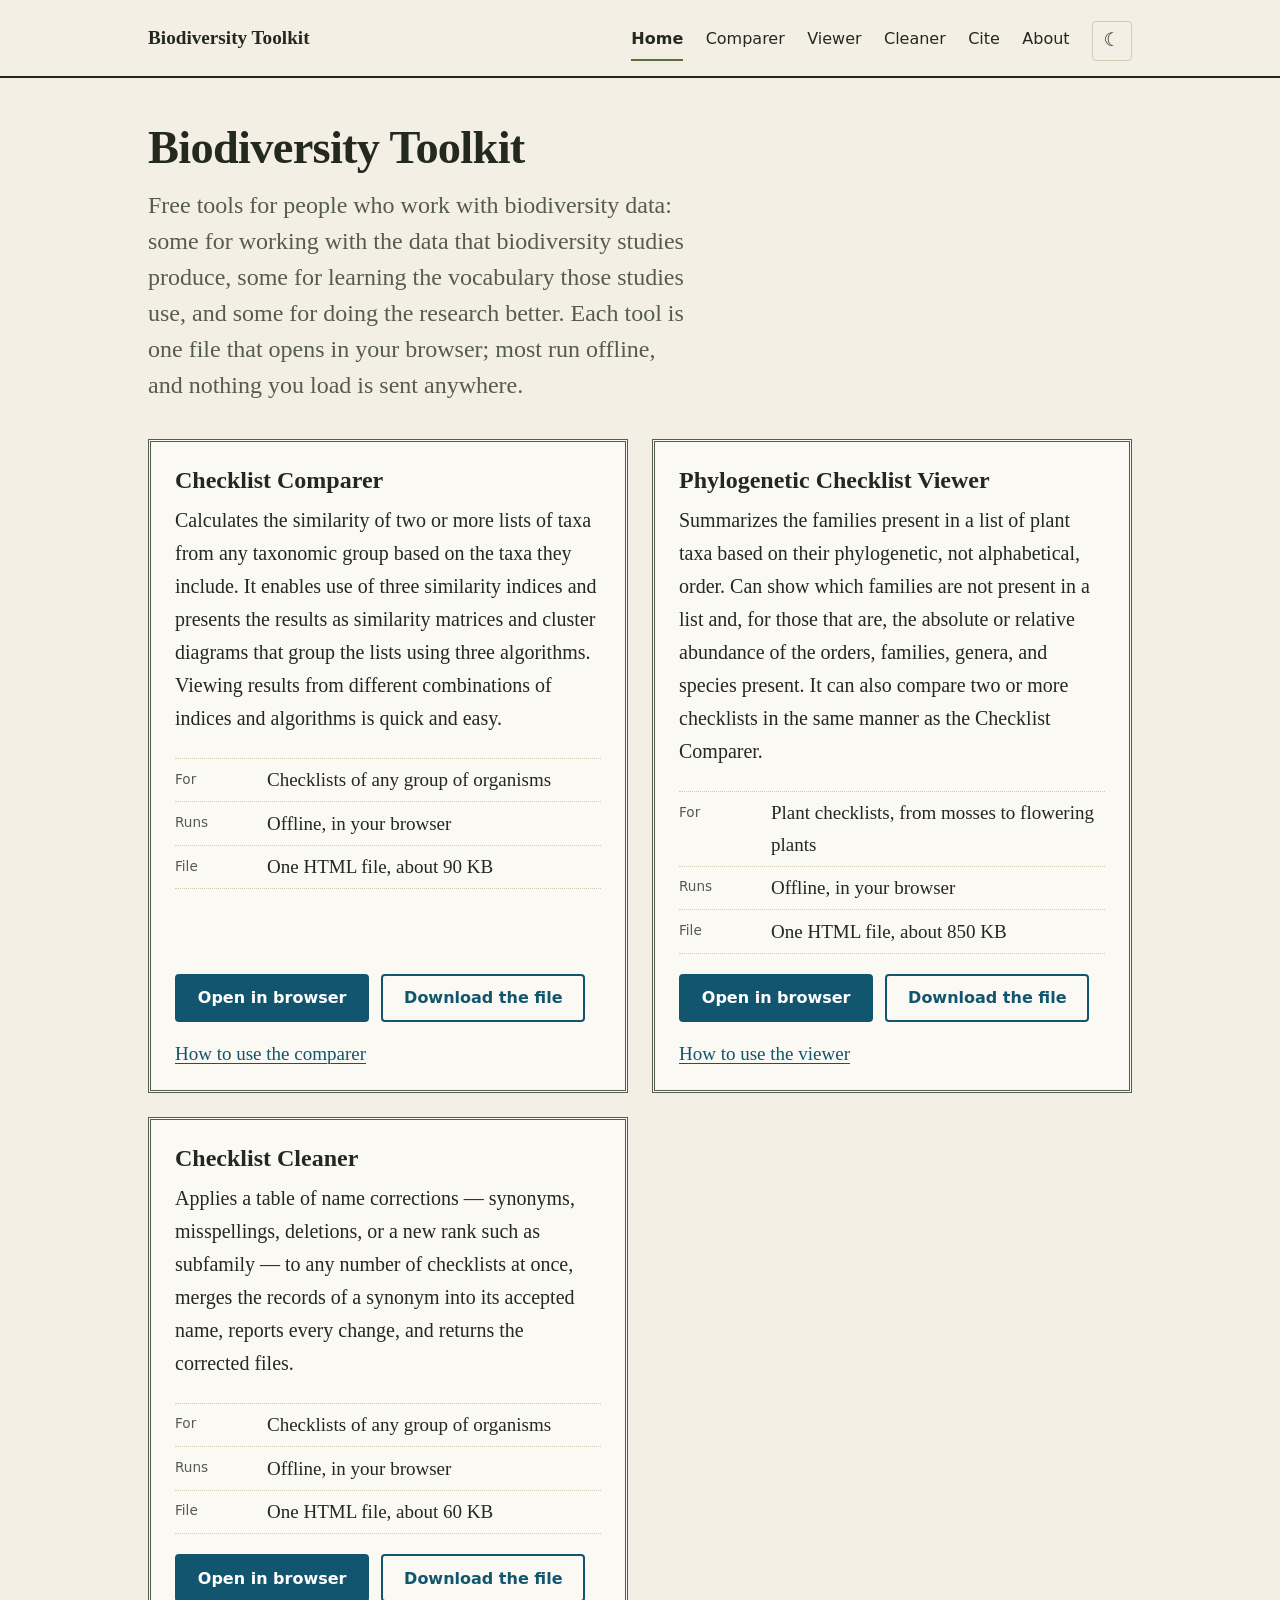
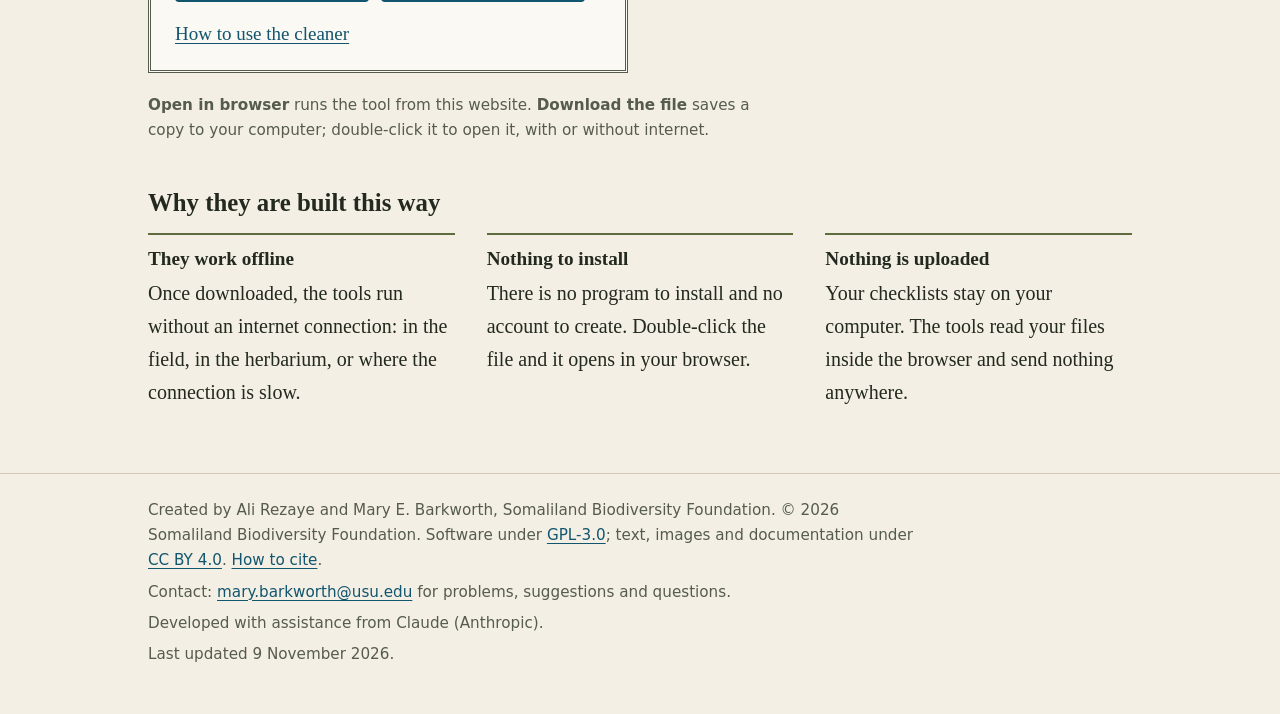
==== index.html @ bd696dc7 "first version of the website" ====
<!doctype html>
<html lang="en">
<head>
<meta charset="utf-8">
<meta name="viewport" content="width=device-width, initial-scale=1">
<meta name="color-scheme" content="light dark">
<title>Biodiversity Toolkit</title>
<meta name="description" content="Biodiversity Toolkit: free tools for working with biodiversity data, learning its vocabulary and doing better research. Each tool is one file; most run offline.">
<link rel="stylesheet" href="style.css">
<script>
/* Day/night switch. Applies a stored choice before the page is drawn, then wires the button.
   Same script on every page. */
(function () {
  var KEY = 'biodiversity-toolkit-theme', root = document.documentElement;
  try {
    var saved = localStorage.getItem(KEY);
    if (saved === 'dark' || saved === 'light') root.setAttribute('data-theme', saved);
  } catch (e) {}
  var media = window.matchMedia ? window.matchMedia('(prefers-color-scheme: dark)') : null;
  function isDark() {
    var t = root.getAttribute('data-theme');
    return t ? t === 'dark' : !!(media && media.matches);
  }
  function label(btn) {
    var dark = isDark(), text = dark ? 'Switch to light mode' : 'Switch to dark mode';
    btn.textContent = dark ? '\u2600\uFE0E' : '\u263E';
    btn.setAttribute('aria-label', text);
    btn.title = text;
  }
  document.addEventListener('DOMContentLoaded', function () {
    var btn = document.querySelector('.theme-toggle');
    if (!btn) return;
    label(btn);
    btn.hidden = false;
    btn.addEventListener('click', function () {
      var next = isDark() ? 'light' : 'dark';
      root.setAttribute('data-theme', next);
      try { localStorage.setItem(KEY, next); } catch (e) {}
      label(btn);
    });
    if (media && media.addEventListener) media.addEventListener('change', function () { label(btn); });
  });
})();
</script>
<script>
/* Visit counting (GoatCounter), download log and update-notice sign-up. Same script on every page.
   Both addresses are set with scripts/update-site.mjs. While one is still a placeholder, that part
   stays off: nothing is loaded, nothing is sent and no dialog is shown. Nothing runs when the site
   is opened from a local folder. Downloads never wait for any of this. */
(function () {
  var COUNTER = 'https://GOATCOUNTER-CODE.goatcounter.com/count';
  var LOGGER = 'APPS-SCRIPT-URL';
  var web = location.protocol === 'https:' || location.protocol === 'http:';
  var counterOn = web && /^https:\/\/[a-z0-9-]+\.goatcounter\.com\/count$/.test(COUNTER);
  var loggerOn = web && /^https:\/\/script\.google\.com\/\S+\/exec$/.test(LOGGER);
  if (counterOn) {
    var gc = document.createElement('script');
    gc.async = true;
    gc.src = 'https://gc.zgo.at/count.js';
    gc.setAttribute('data-goatcounter', COUNTER);
    document.head.appendChild(gc);
  }
  if (!counterOn && !loggerOn) return;

  function get(k) { try { return localStorage.getItem(k); } catch (e) { return null; } }
  function put(k, v) { try { localStorage.setItem(k, v); } catch (e) {} }
  function send(data) {
    try { fetch(LOGGER, { method: 'POST', mode: 'no-cors', body: JSON.stringify(data) }).catch(function () {}); } catch (e) {}
  }
  function count(path, title) {
    try { if (window.goatcounter && window.goatcounter.count) window.goatcounter.count({ path: path, title: title, event: true }); } catch (e) {}
  }

  var asked = false;
  function askForNotices(tool, version) {
    if (asked || get('biodiversity-toolkit-notices')) return;
    var d = document.createElement('dialog');
    if (typeof d.showModal !== 'function') return;
    asked = true;
    d.className = 'notice';
    d.setAttribute('aria-labelledby', 'notice-title');
    d.setAttribute('aria-describedby', 'notice-text');
    d.innerHTML =
      '<form novalidate>' +
      '<h2 id="notice-title">Would you like update notices?</h2>' +
      '<p id="notice-text">Leave your email and we will write only about new versions, bug fixes and important changes \u2014 nothing else. Your address is kept in a private list held by the authors; write to mary.barkworth@usu.edu to be removed.</p>' +
      '<label for="notice-email">Email address</label>' +
      '<input id="notice-email" type="email" autocomplete="email">' +
      '<p class="notice-note" aria-live="polite"></p>' +
      '<div class="actions"><button type="submit" class="btn btn-open">Send</button>' +
      '<button type="button" class="btn btn-download notice-no">No thanks</button></div>' +
      '</form>';
    document.body.appendChild(d);
    var form = d.querySelector('form'), input = d.querySelector('input'), note = d.querySelector('.notice-note');
    d.addEventListener('close', function () { put('biodiversity-toolkit-notices', 'answered'); d.remove(); });
    d.querySelector('.notice-no').addEventListener('click', function () { d.close(); });
    form.addEventListener('submit', function (ev) {
      ev.preventDefault();
      var email = input.value.trim();
      if (!/^[^\s@]+@[^\s@]+\.[^\s@]{2,}$/.test(email)) {
        note.textContent = 'Please check the address: it should look like name@example.org.';
        input.focus();
        return;
      }
      send({ email: email, tool: tool, version: version, page: location.pathname });
      form.innerHTML = '<p class="notice-thanks" role="status">Thank you</p>';
      setTimeout(function () { if (d.open) d.close(); }, 2000);
    });
    d.showModal();
  }

  document.addEventListener('DOMContentLoaded', function () {
    var links = document.querySelectorAll('a[data-tool]');
    for (var i = 0; i < links.length; i++) {
      links[i].addEventListener('click', function () {
        var tool = this.getAttribute('data-tool'), version = this.getAttribute('data-version');
        var download = this.hasAttribute('download');
        if (counterOn) count((download ? 'download-' : 'open-') + tool, (download ? 'Download ' : 'Open ') + tool + ' ' + version);
        if (!download || !loggerOn) return;
        send({ tool: tool, version: version, action: 'download', page: location.pathname });
        askForNotices(tool, version);
      });
    }
  });
})();
</script>
</head>
<body>
<a class="skip" href="#main">Skip to content</a>
<header class="site-header">
  <div class="wrap site-bar">
    <a class="site-name" href="index.html">Biodiversity Toolkit</a>
    <nav class="site-nav" aria-label="Site">
      <ul>
        <li><a href="index.html" aria-current="page">Home</a></li>
        <li><a href="comparer.html">Comparer</a></li>
        <li><a href="viewer.html">Viewer</a></li>
        <li><a href="cleaner.html">Cleaner</a></li>
        <li><a href="cite.html">Cite</a></li>
        <li><a href="about.html">About</a></li>
        <li class="theme-item"><button type="button" class="theme-toggle" aria-label="Switch to dark mode" title="Switch to dark mode" hidden>☾</button></li>
      </ul>
    </nav>
  </div>
</header>

<main id="main" class="wrap">
<h1>Biodiversity Toolkit</h1>
<p class="lede">Free tools for people who work with biodiversity data: some for working with the data that biodiversity studies produce, some for learning the vocabulary those studies use, and some for doing the research better. Each tool is one file that opens in your browser; most run offline, and nothing you load is sent anywhere.</p>

<div class="labels">
  <article class="label">
    <h2><a href="comparer.html">Checklist Comparer</a></h2>
    <p>Calculates the similarity of two or more lists of taxa from any taxonomic group based on the taxa they include. It enables use of three similarity indices and presents the results as similarity matrices and cluster diagrams that group the lists using three algorithms. Viewing results from different combinations of indices and algorithms is quick and easy.</p>
    <dl class="fields">
      <div><dt>For</dt><dd>Checklists of any group of organisms</dd></div>
      <div><dt>Runs</dt><dd>Offline, in your browser</dd></div>
      <div><dt>File</dt><dd>One HTML file, <span data-size="comparer">about 90&nbsp;KB</span></dd></div>
    </dl>
    <div class="actions">
    <a class="btn btn-open" href="tools/Checklist_comparison_tool-v1_16.html" data-tool="comparer" data-version="v1.16">Open in browser</a>
    <a class="btn btn-download" href="tools/Checklist_comparison_tool-v1_16.html" download data-tool="comparer" data-version="v1.16">Download the file</a>
  </div>
    <p class="more"><a href="comparer.html">How to use the comparer</a></p>
  </article>

  <article class="label">
    <h2><a href="viewer.html">Phylogenetic Checklist Viewer</a></h2>
    <p>Summarizes the families present in a list of plant taxa based on their phylogenetic, not alphabetical, order. Can show which families are not present in a list and, for those that are, the absolute or relative abundance of the orders, families, genera, and species present. It can also compare two or more checklists in the same manner as the Checklist Comparer.</p>
    <dl class="fields">
      <div><dt>For</dt><dd>Plant checklists, from mosses to flowering plants</dd></div>
      <div><dt>Runs</dt><dd>Offline, in your browser</dd></div>
      <div><dt>File</dt><dd>One HTML file, <span data-size="viewer">about 850&nbsp;KB</span></dd></div>
    </dl>
    <div class="actions">
    <a class="btn btn-open" href="tools/Phylogenetic_checklist_viewer-v49.html" data-tool="viewer" data-version="v49">Open in browser</a>
    <a class="btn btn-download" href="tools/Phylogenetic_checklist_viewer-v49.html" download data-tool="viewer" data-version="v49">Download the file</a>
  </div>
    <p class="more"><a href="viewer.html">How to use the viewer</a></p>
  </article>

  <article class="label">
    <h2><a href="cleaner.html">Checklist Cleaner</a></h2>
    <p>Applies a table of name corrections — synonyms, misspellings, deletions, or a new rank such as subfamily — to any number of checklists at once, merges the records of a synonym into its accepted name, reports every change, and returns the corrected files.</p>
    <dl class="fields">
      <div><dt>For</dt><dd>Checklists of any group of organisms</dd></div>
      <div><dt>Runs</dt><dd>Offline, in your browser</dd></div>
      <div><dt>File</dt><dd>One HTML file, <span data-size="cleaner">about 60&nbsp;KB</span></dd></div>
    </dl>
    <div class="actions">
    <a class="btn btn-open" href="tools/Checklist_cleaner-v1_1.html" data-tool="cleaner" data-version="v1.1">Open in browser</a>
    <a class="btn btn-download" href="tools/Checklist_cleaner-v1_1.html" download data-tool="cleaner" data-version="v1.1">Download the file</a>
  </div>
    <p class="more"><a href="cleaner.html">How to use the cleaner</a></p>
  </article>
</div>

<p class="after-labels small"><strong>Open in browser</strong> runs the tool from this website. <strong>Download the file</strong> saves a copy to your computer; double-click it to open it, with or without internet.</p>

<section>
  <h2>Why they are built this way</h2>
  <div class="reasons">
    <div>
      <h3>They work offline</h3>
      <p>Once downloaded, the tools run without an internet connection: in the field, in the herbarium, or where the connection is slow.</p>
    </div>
    <div>
      <h3>Nothing to install</h3>
      <p>There is no program to install and no account to create. Double-click the file and it opens in your browser.</p>
    </div>
    <div>
      <h3>Nothing is uploaded</h3>
      <p>Your checklists stay on your computer. The tools read your files inside the browser and send nothing anywhere.</p>
    </div>
  </div>
</section>
</main>

<footer class="site-footer">
  <div class="wrap">
    <p>Created by Ali Rezaye and Mary E. Barkworth, Somaliland Biodiversity Foundation. © 2026 Somaliland Biodiversity Foundation. Software under <a href="https://www.gnu.org/licenses/gpl-3.0.html">GPL-3.0</a>; text, images and documentation under <a href="https://creativecommons.org/licenses/by/4.0/">CC BY 4.0</a>. <a href="cite.html">How to cite</a>.</p>
    <p>Contact: <a href="mailto:mary.barkworth@usu.edu">mary.barkworth@usu.edu</a> for problems, suggestions and questions.</p>
    <p>Developed with assistance from Claude (Anthropic).</p>
    <p>Last updated <time datetime="2026-11-09">9 November 2026</time>.</p>
  </div>
</footer>
</body>
</html>
---- style.css ----
/* Offline Tools for Biodiversity Checklists: site styles.
   Colours and typefaces follow the two tools, so the site and the tools look like one family.
   Light and dark schemes follow the reader's system setting, unless the reader picks one
   with the day/night switch. No web fonts: the site must
   work from a local folder with no internet. */

:root {
  color-scheme: light dark;
  --paper: #f3efe4;
  --label: #fbf9f3;
  --ink: #23291f;
  --ink-soft: #565c4d;
  --rule: #d3cab6;
  --olive: #5e6b3a;
  --ui: #12556e;
  --ui-hover: #0d4255;
  --ui-tint: #e0e8e6;
  --on-ui: #ffffff;
  --code-bg: #ebe5d6;
  --warn: #9b2c1f;

  --serif: "Iowan Old Style", "Palatino Linotype", Palatino, "Book Antiqua", Georgia, serif;
  --sans: system-ui, -apple-system, "Segoe UI", Roboto, "Helvetica Neue", Arial, sans-serif;
  --mono: ui-monospace, "SFMono-Regular", Menlo, Consolas, "Liberation Mono", monospace;

  --measure: 38rem;
  --wide: 64rem;
}

/* Dark values. They apply on screen when the reader's system is dark and no choice is
   stored, or when the reader chooses dark with the day/night switch. CSS cannot join a media
   query and a selector in one rule, so the values appear twice: keep the two blocks identical.
   Print always uses the light values above. */
@media screen and (prefers-color-scheme: dark) {
  html:not([data-theme]) {
    color-scheme: dark;
    --paper: #181b15;
    --label: #20241c;
    --ink: #ebe7db;
    --ink-soft: #b0b4a4;
    --rule: #41463a;
    --olive: #b6c387;
    --ui: #7fc1dc;
    --ui-hover: #a8d6e9;
    --ui-tint: #1f3038;
    --on-ui: #0e1a1f;
    --code-bg: #262a21;
    --warn: #f0a596;
  }
}
@media screen {
  html[data-theme="dark"] {
    color-scheme: dark;
    --paper: #181b15;
    --label: #20241c;
    --ink: #ebe7db;
    --ink-soft: #b0b4a4;
    --rule: #41463a;
    --olive: #b6c387;
    --ui: #7fc1dc;
    --ui-hover: #a8d6e9;
    --ui-tint: #1f3038;
    --on-ui: #0e1a1f;
    --code-bg: #262a21;
    --warn: #f0a596;
  }
}
html[data-theme="light"] { color-scheme: light; }

*, *::before, *::after { box-sizing: border-box; }

html { -webkit-text-size-adjust: 100%; text-size-adjust: 100%; }

body {
  margin: 0;
  background: var(--paper);
  color: var(--ink);
  font-family: var(--serif);
  font-size: clamp(1.125rem, 1.06rem + 0.3vw, 1.25rem);
  line-height: 1.65;
  overflow-wrap: break-word;
}

.wrap { max-width: var(--wide); margin: 0 auto; padding: 0 1.25rem; }
.prose { max-width: var(--measure); }

/* Links and focus */
a { color: var(--ui); text-decoration-thickness: 1px; text-underline-offset: 0.18em; }
a:hover { color: var(--ui-hover); text-decoration-thickness: 2px; }
:focus-visible { outline: 3px solid var(--ui); outline-offset: 3px; border-radius: 2px; }

.skip {
  position: absolute; left: -9999px; top: 0;
  background: var(--ui); color: var(--on-ui);
  font-family: var(--sans); padding: 0.6rem 1rem; z-index: 10;
}
.skip:focus { left: 1rem; top: 1rem; }

/* Header */
.site-header { border-bottom: 2px solid var(--ink); }
.site-bar {
  display: flex; flex-wrap: wrap; align-items: baseline; justify-content: space-between;
  gap: 0.4rem 2rem; padding-top: 1.25rem; padding-bottom: 0.9rem;
}
.site-name { font-weight: 600; font-size: 1.2rem; color: var(--ink); text-decoration: none; }
.site-name:hover { color: var(--ink); text-decoration: underline; }
.site-nav ul {
  list-style: none; margin: 0; padding: 0;
  display: flex; flex-wrap: wrap; gap: 0.1rem 1.4rem;
  font-family: var(--sans); font-size: 1rem;
}
.site-nav li + li { margin-top: 0; }
.site-nav ul { align-items: center; }
.site-nav .theme-item { margin-left: auto; }
.theme-toggle {
  font-family: var(--sans); font-size: 1.15rem; line-height: 1;
  min-width: 2.5rem; min-height: 2.5rem; padding: 0 0.5rem;
  background: transparent; color: var(--ink);
  border: 1px solid var(--rule); border-radius: 4px; cursor: pointer;
}
.theme-toggle:hover { border-color: var(--ink-soft); }
.theme-toggle[hidden] { display: none; }
/* On narrow screens the switch sits at the top right, beside the site name, so the nav keeps one line. */
@media (max-width: 40rem) {
  .site-bar { position: relative; }
  .site-name { padding-right: 3.25rem; }
  .site-nav .theme-item { position: absolute; top: 0.9rem; right: 1.25rem; margin: 0; }
}
/* Phones: the six links sit in two even rows of three. */
@media (max-width: 30rem) { .site-nav ul { display: grid; grid-template-columns: repeat(3, auto); justify-content: start; gap: 0 1.25rem; } }
.site-nav a {
  display: inline-block; padding: 0.4rem 0;
  color: var(--ink); text-decoration: none; border-bottom: 2px solid transparent;
}
.site-nav a:hover { color: var(--ink); border-bottom-color: var(--rule); }
.site-nav a[aria-current="page"] { font-weight: 600; border-bottom-color: var(--olive); }

/* Text */
main.wrap { padding-top: 2.75rem; padding-bottom: 4rem; }
h1, h2, h3 { font-weight: 600; margin: 0; }
h1 { font-size: clamp(2rem, 1.45rem + 2.2vw, 2.9rem); line-height: 1.1; letter-spacing: -0.015em; }
h2 { font-size: 1.55rem; line-height: 1.2; margin: 2.75rem 0 0.6rem; }
h3 { font-size: 1.2rem; line-height: 1.25; margin: 1.75rem 0 0.35rem; }
p, ul, ol, dl, pre { margin: 0 0 1rem; }
ul, ol { padding-left: 1.4rem; }
li + li { margin-top: 0.45rem; }
li::marker { color: var(--olive); }
.lede { font-size: 1.2em; line-height: 1.5; color: var(--ink-soft); max-width: 34rem; margin-top: 0.9rem; }
.meta { font-family: var(--sans); font-size: 1rem; color: var(--ink-soft); margin: 1rem 0 0; }
.small { font-family: var(--sans); font-size: 0.95rem; color: var(--ink-soft); }

code { font-family: var(--mono); font-size: 0.86em; background: var(--code-bg); padding: 0.08em 0.32em; border-radius: 3px; }
pre {
  font-family: var(--mono); font-size: 0.9rem; line-height: 1.55;
  background: var(--code-bg); padding: 1rem 1.15rem; border-radius: 4px; overflow-x: auto;
}
pre code { background: none; padding: 0; font-size: inherit; }

/* Buttons */
.actions { display: flex; flex-wrap: wrap; gap: 0.75rem; margin: 1.25rem 0 0; }
.btn {
  display: inline-flex; align-items: center; justify-content: center;
  min-height: 3rem; padding: 0.65rem 1.3rem;
  font-family: var(--sans); font-size: 1rem; font-weight: 600; line-height: 1.2;
  border: 2px solid var(--ui); border-radius: 4px; text-decoration: none;
}
.btn-open { background: var(--ui); color: var(--on-ui); }
.btn-open:hover { background: var(--ui-hover); border-color: var(--ui-hover); color: var(--on-ui); }
.btn-download { background: transparent; color: var(--ui); }
.btn-download:hover { background: var(--ui-tint); color: var(--ui); }

/* Home: each tool is set like a herbarium specimen label */
.labels {
  display: grid; gap: 1.5rem; margin-top: 2.25rem;
  grid-template-columns: repeat(auto-fit, minmax(min(100%, 27rem), 1fr));
}
.label {
  display: flex; flex-direction: column;
  background: var(--label); border: 3px double var(--ink-soft);
  padding: 1.5rem 1.5rem 1.3rem;
}
.label h2 { margin: 0 0 0.6rem; font-size: 1.5rem; }
.label h2 a { color: var(--ink); text-decoration: none; }
.label h2 a:hover { text-decoration: underline; }
.fields { margin: 0.4rem 0 0; font-size: 0.95em; }
.fields div {
  display: grid; grid-template-columns: 5rem 1fr; gap: 0.75rem;
  padding: 0.35rem 0; border-bottom: 1px dotted var(--rule);
}
.fields div:first-child { border-top: 1px dotted var(--rule); }
.fields dt { font-family: var(--sans); font-size: 0.85rem; color: var(--ink-soft); padding-top: 0.2rem; }
.fields dd { margin: 0; }
.label .actions { margin-top: auto; padding-top: 1.25rem; }
.label .more { margin: 1rem 0 0; font-size: 0.95em; }
.after-labels { margin-top: 1.25rem; max-width: var(--measure); }

.reasons {
  display: grid; gap: 1.25rem 2rem; margin-top: 1rem;
  grid-template-columns: repeat(auto-fit, minmax(min(100%, 16rem), 1fr));
}
.reasons > div { border-top: 2px solid var(--olive); padding-top: 0.75rem; }
.reasons h3 { margin: 0 0 0.35rem; }
.reasons p { margin: 0; }

/* Tool pages */
.caveat { border-left: 4px solid var(--olive); background: var(--label); padding: 1rem 1.2rem 0.2rem; margin: 0 0 1rem; }
.steps li { padding-left: 0.2rem; }
.steps li + li { margin-top: 0.8rem; }
.formulas div { display: grid; grid-template-columns: 6.5rem 1fr; gap: 0.75rem; padding: 0.2rem 0; }
.formulas dt { font-weight: 600; }
.formulas dd { margin: 0; font-family: var(--mono); font-size: 0.9em; padding-top: 0.15em; }
.screenshot { margin: 2rem 0 0; }
.screenshot img { display: block; max-width: 100%; height: auto; border: 1px solid var(--rule); }
.screenshot figcaption { font-family: var(--sans); font-size: 0.95rem; color: var(--ink-soft); margin-top: 0.5rem; }

/* Cite page */
.citation {
  background: var(--label); border: 1px solid var(--rule); border-radius: 4px;
  padding: 1rem 1.2rem; margin: 0 0 0.5rem;
  padding-left: 2.7rem; text-indent: -1.5rem;
}
.doi { font-family: var(--sans); font-size: 1rem; color: var(--ink-soft); }

/* About page */
.people { list-style: none; padding: 0; }
.people li + li { margin-top: 1.5rem; }
.people strong { font-size: 1.15em; }

/* Update-notice dialog (shown once per browser, only when the download log is switched on) */
.notice {
  width: min(30rem, calc(100vw - 2rem)); padding: 1.5rem;
  background: var(--label); color: var(--ink); border: 3px double var(--ink-soft);
}
.notice::backdrop { background: rgb(0 0 0 / 0.45); }
.notice h2 { margin: 0 0 0.6rem; font-size: 1.35rem; }
.notice label { display: block; font-family: var(--sans); font-size: 0.95rem; margin-bottom: 0.3rem; }
.notice input {
  width: 100%; font-family: var(--sans); font-size: 1rem; padding: 0.6rem 0.7rem;
  background: var(--paper); color: var(--ink); border: 1px solid var(--ink-soft); border-radius: 4px;
}
.notice-note { font-family: var(--sans); font-size: 0.95rem; color: var(--warn); min-height: 1.4em; margin: 0.4rem 0 0; }
.notice .actions { margin-top: 0.75rem; }
.notice-thanks { font-size: 1.3rem; margin: 0; }

/* Footer */
.site-footer {
  border-top: 1px solid var(--rule);
  font-family: var(--sans); font-size: 0.95rem; color: var(--ink-soft);
  padding: 1.5rem 0 2.5rem;
}
.site-footer p { margin: 0 0 0.4rem; max-width: 48rem; }

@media print {
  .site-nav, .actions, .skip, .theme-toggle { display: none; }
  body { background: #fff; color: #000; }
}
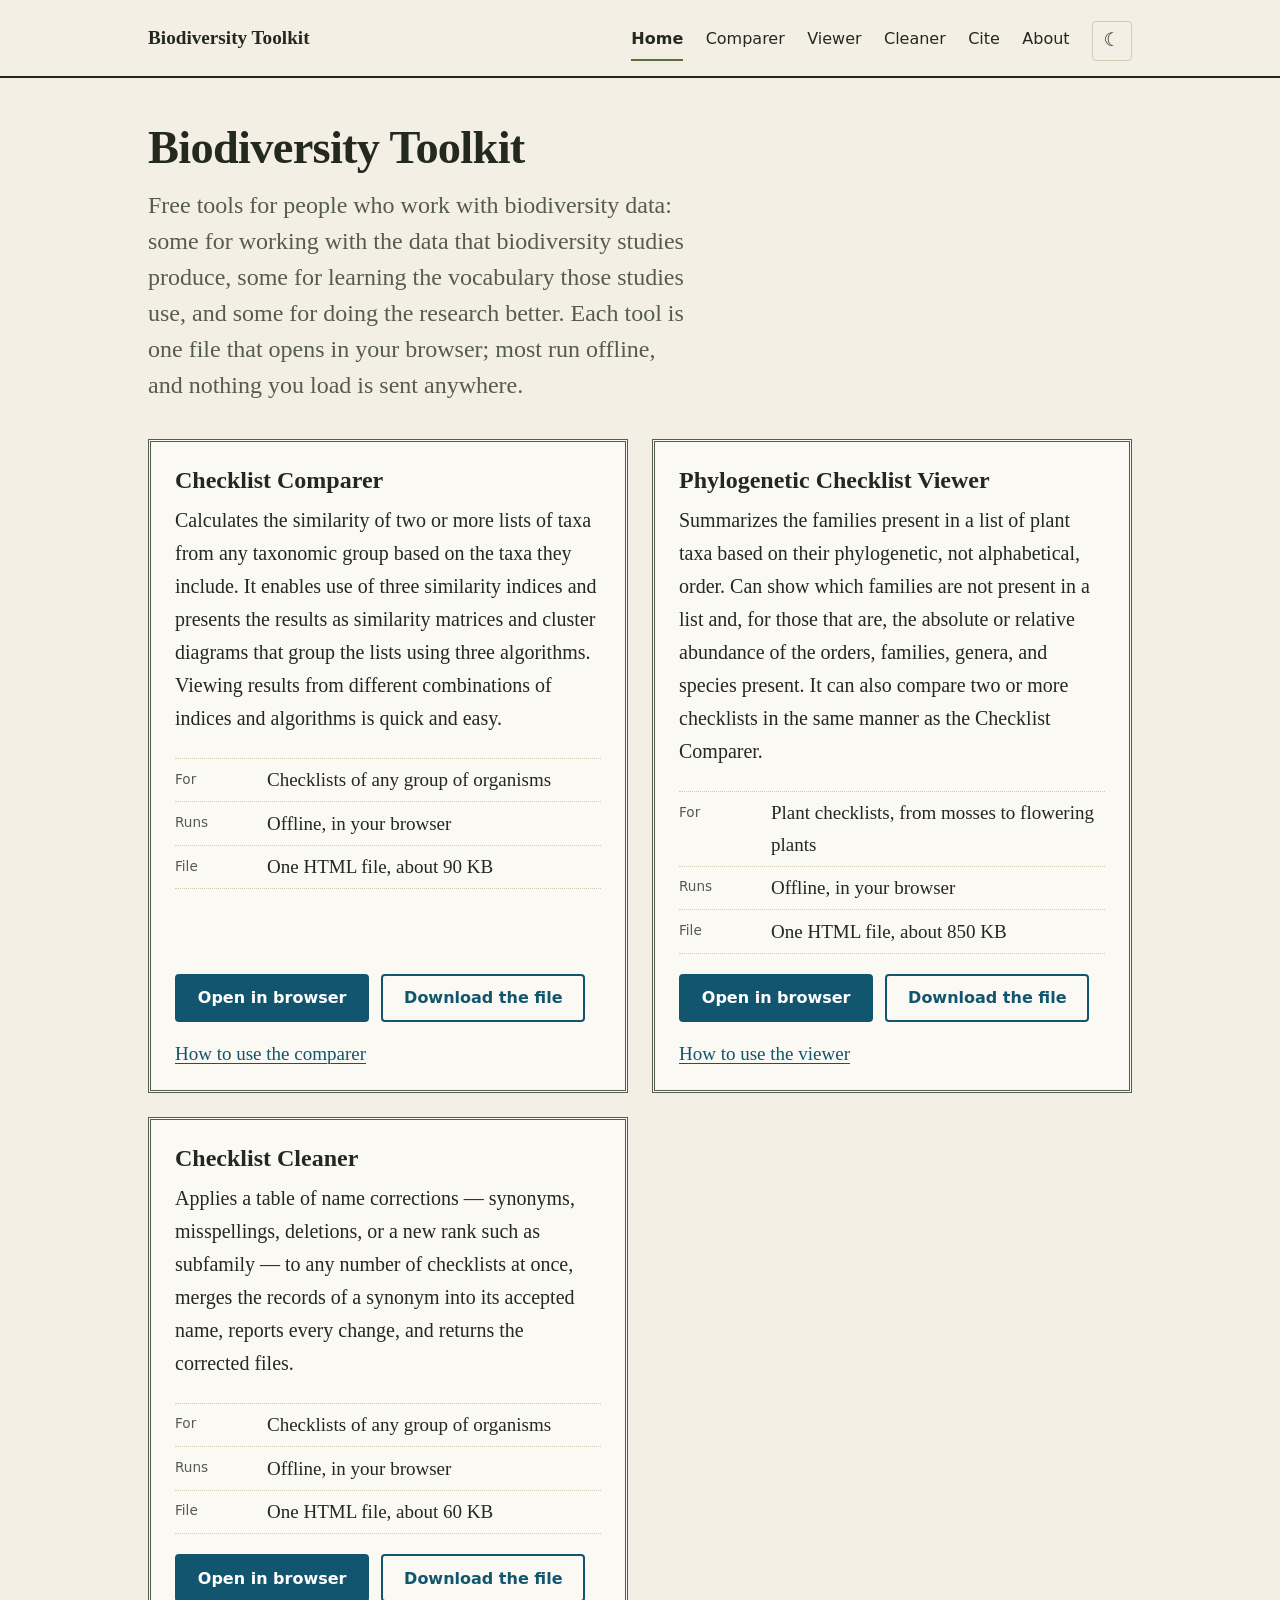
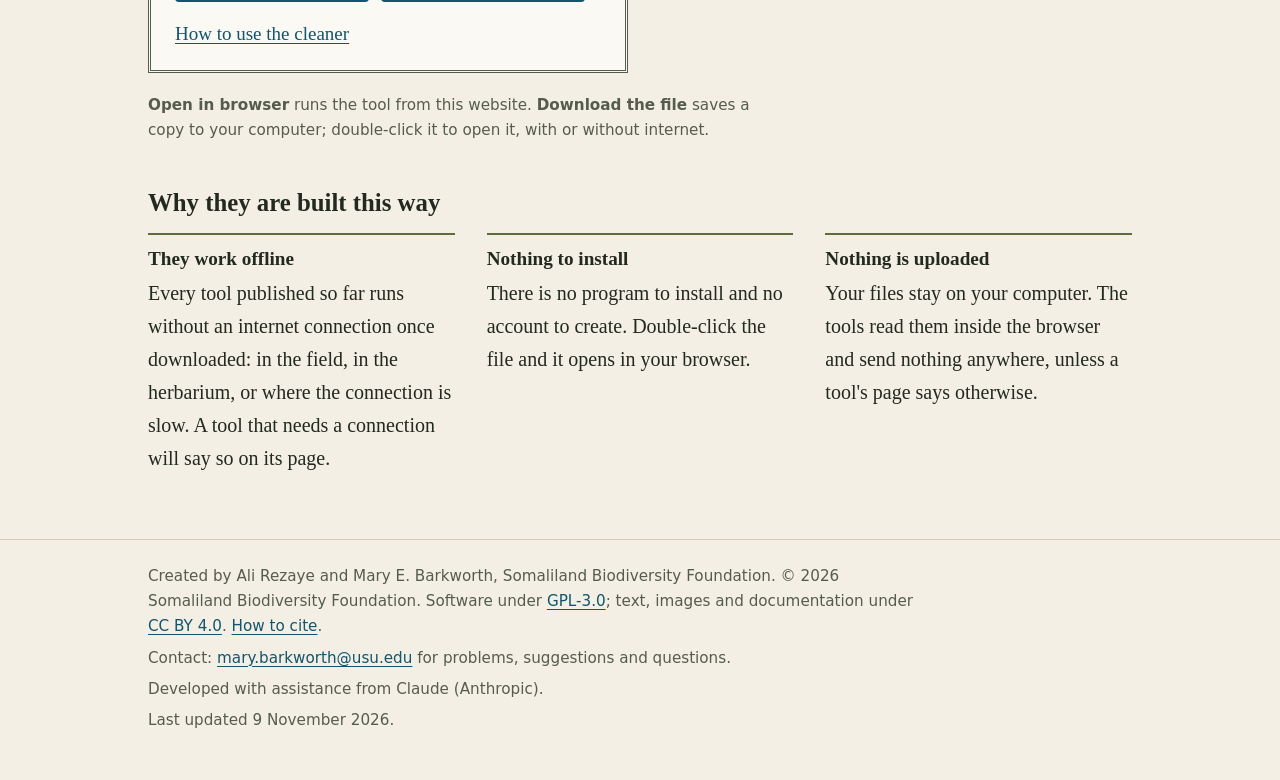
==== commit 4875282f: "A few wording related to offline/online fixed." ====
--- a/index.html
+++ b/index.html
@@ -202,7 +202,7 @@
   <div class="reasons">
     <div>
       <h3>They work offline</h3>
-      <p>Once downloaded, the tools run without an internet connection: in the field, in the herbarium, or where the connection is slow.</p>
+      <p>Every tool published so far runs without an internet connection once downloaded: in the field, in the herbarium, or where the connection is slow. A tool that needs a connection will say so on its page.</p>
     </div>
     <div>
       <h3>Nothing to install</h3>
@@ -210,7 +210,7 @@
     </div>
     <div>
       <h3>Nothing is uploaded</h3>
-      <p>Your checklists stay on your computer. The tools read your files inside the browser and send nothing anywhere.</p>
+      <p>Your files stay on your computer. The tools read them inside the browser and send nothing anywhere, unless a tool's page says otherwise.</p>
     </div>
   </div>
 </section>
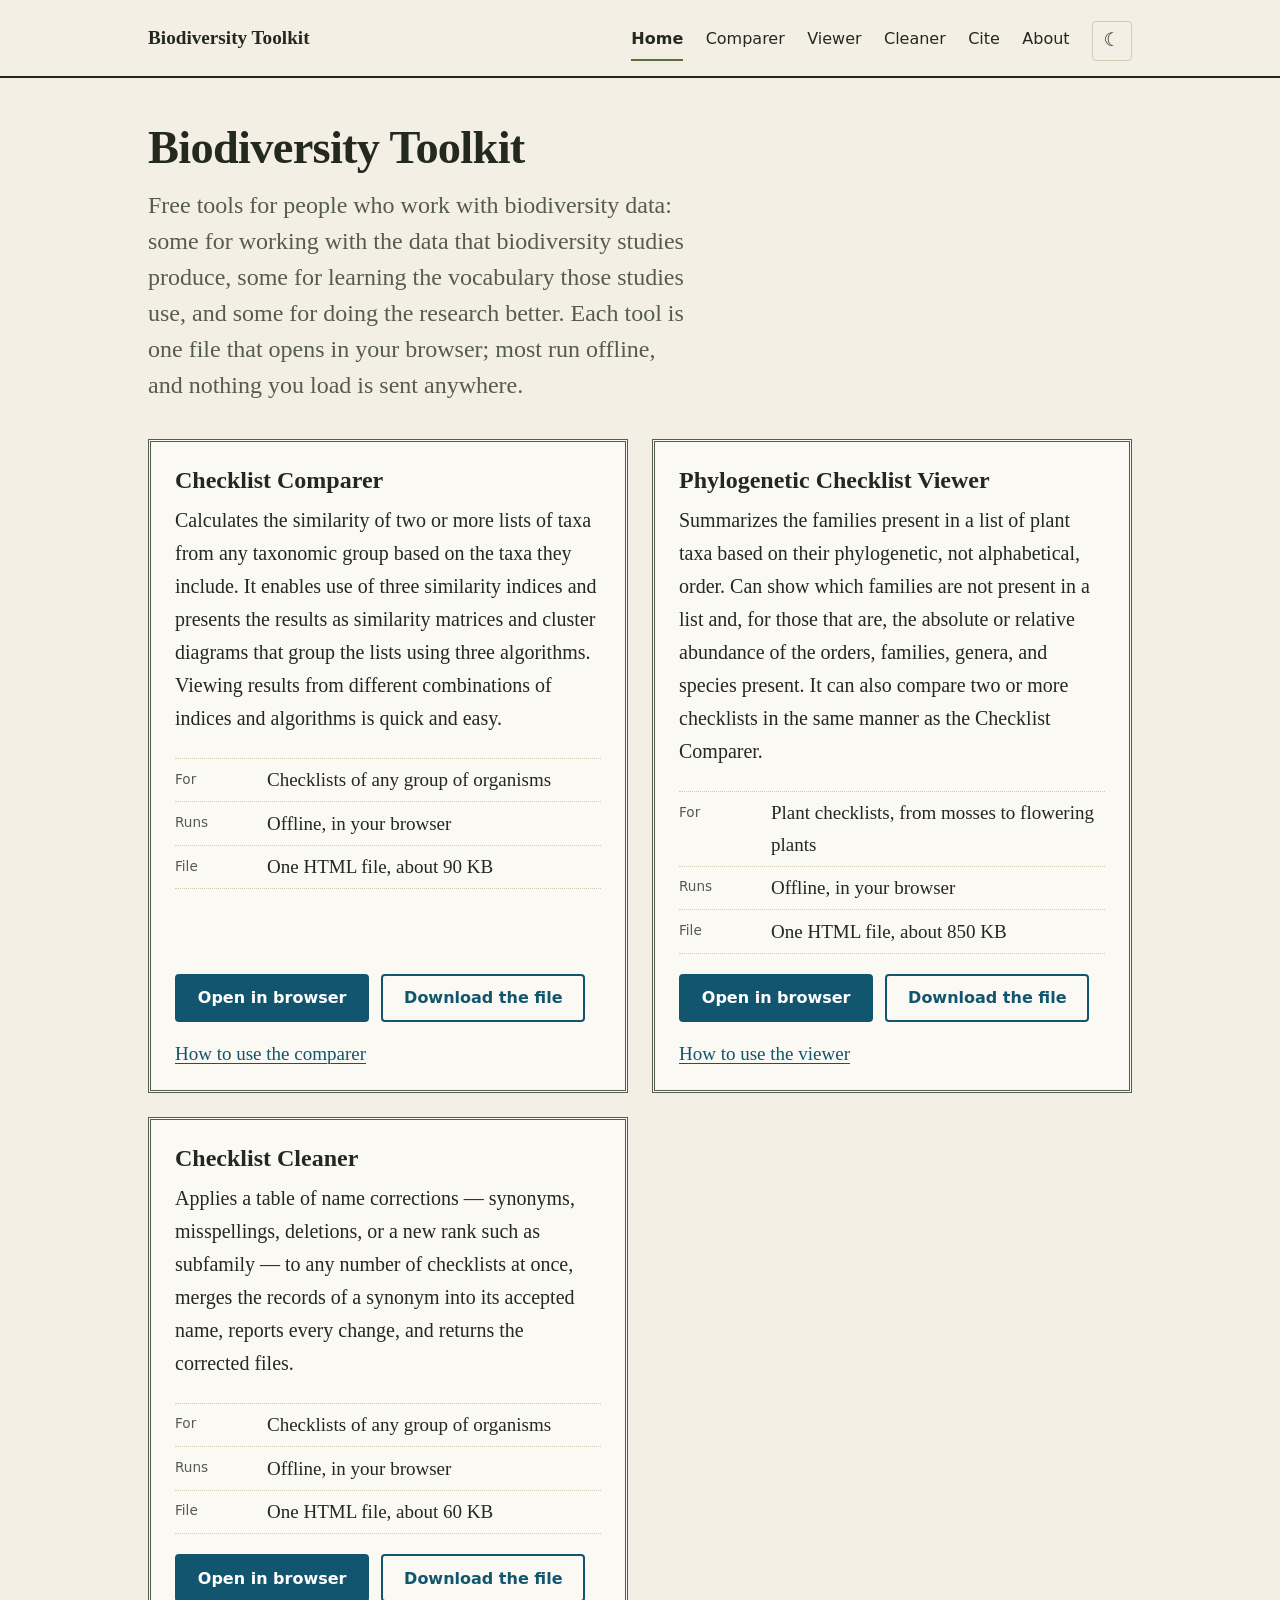
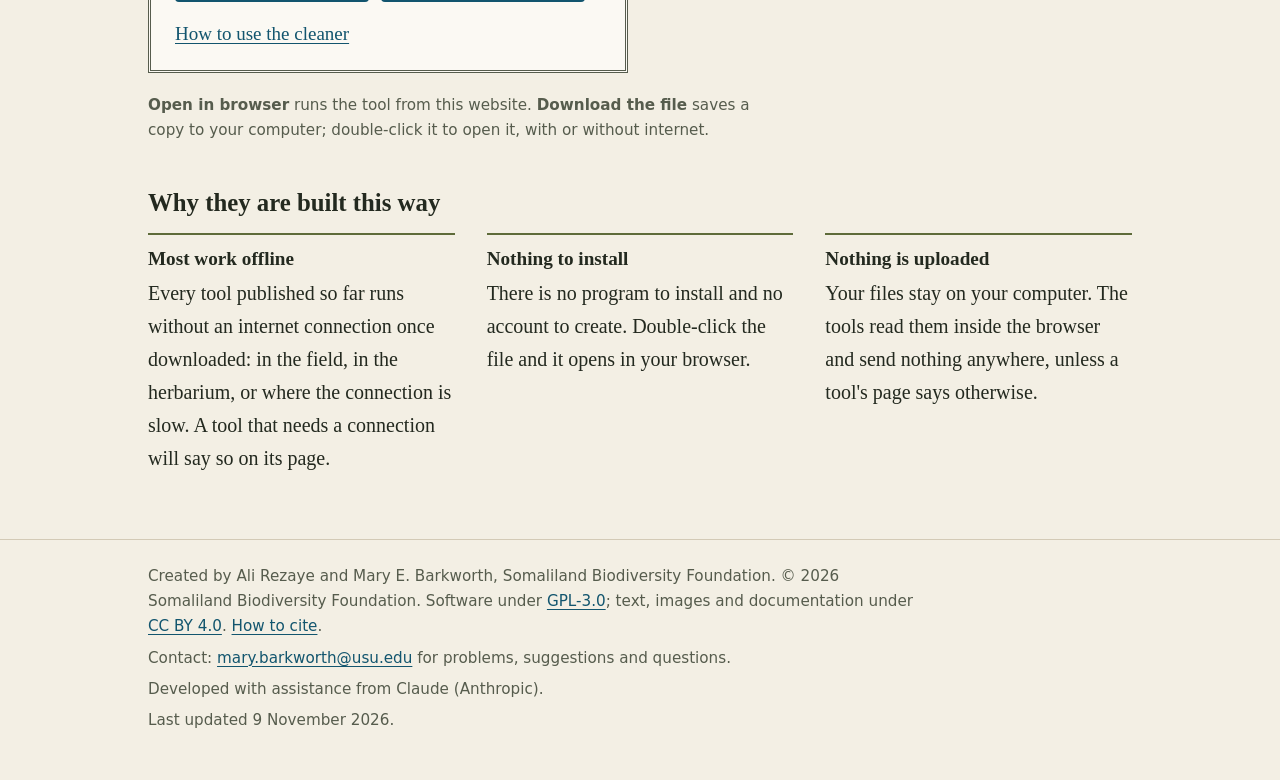
==== commit 74126bb3: "Change heading from 'They work offline' to 'Most work offline'" ====
--- a/index.html
+++ b/index.html
@@ -201,7 +201,7 @@
   <h2>Why they are built this way</h2>
   <div class="reasons">
     <div>
-      <h3>They work offline</h3>
+      <h3>Most work offline</h3>
       <p>Every tool published so far runs without an internet connection once downloaded: in the field, in the herbarium, or where the connection is slow. A tool that needs a connection will say so on its page.</p>
     </div>
     <div>
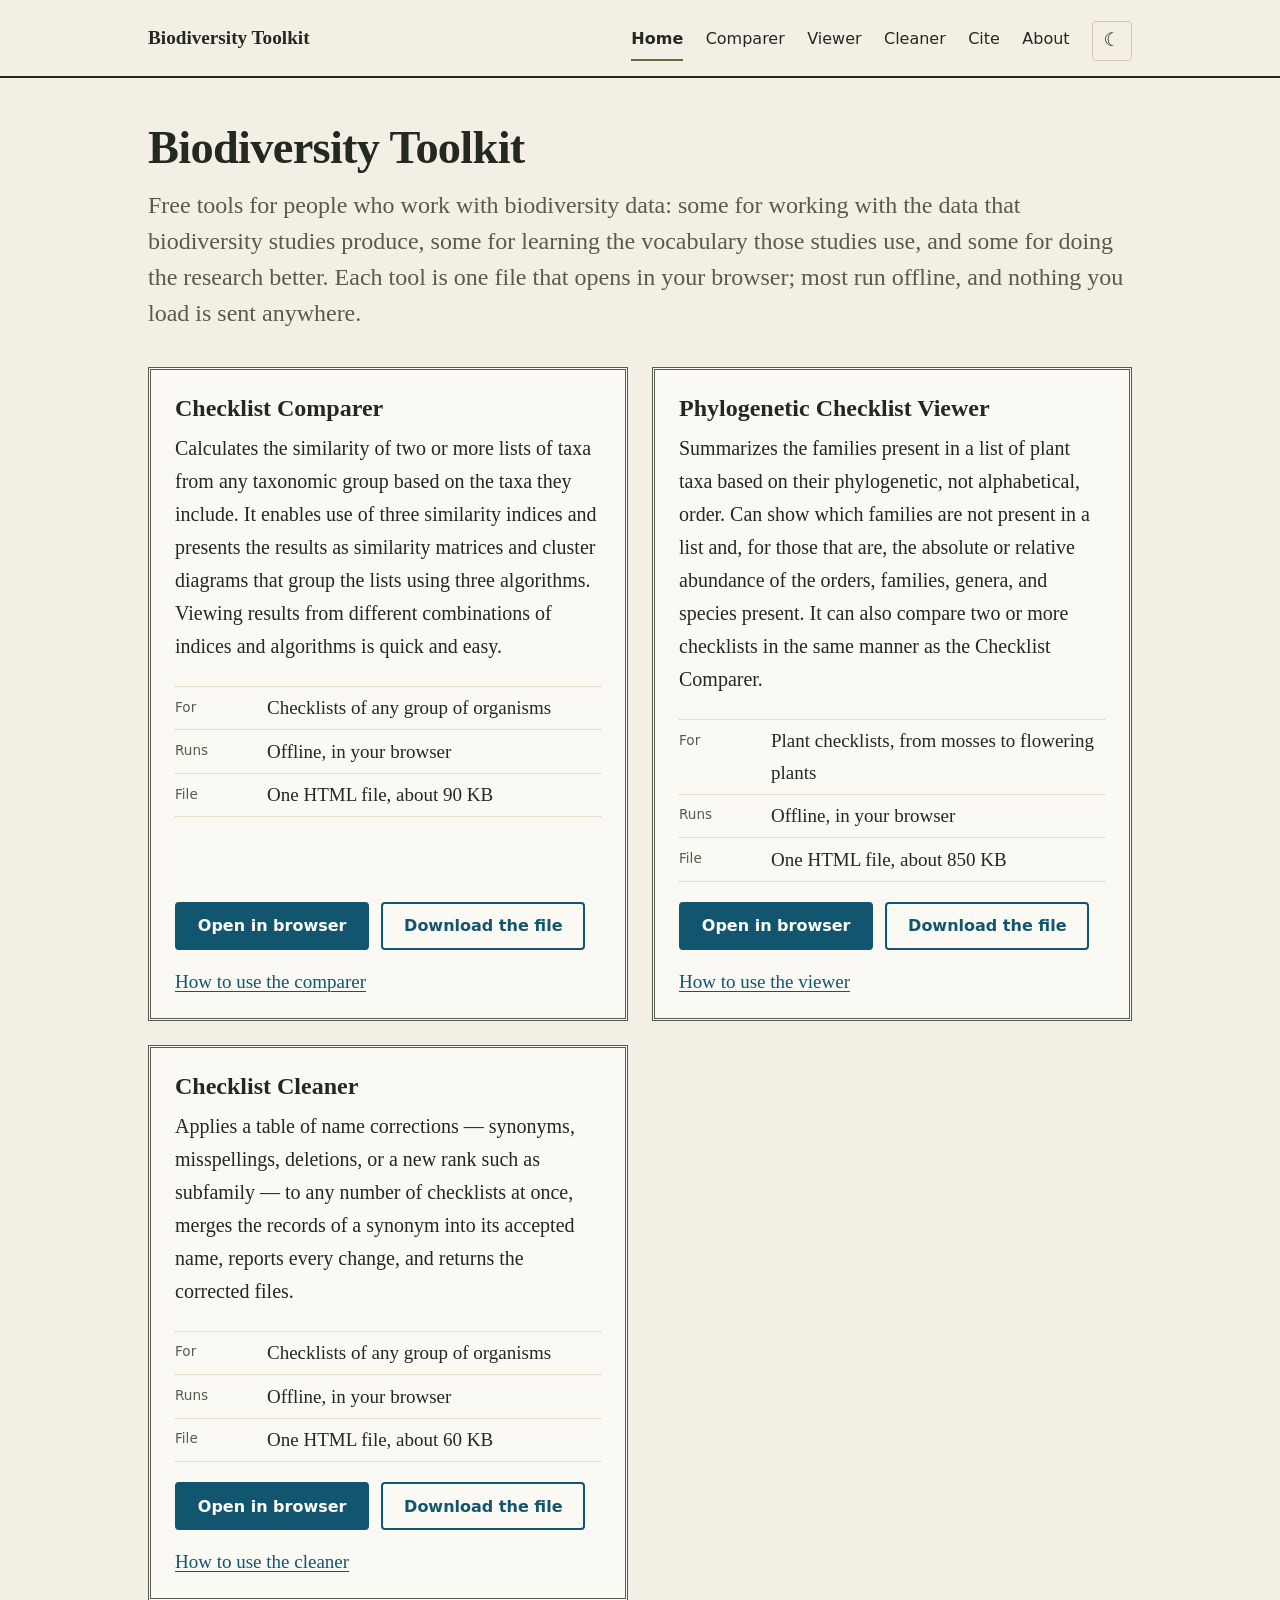
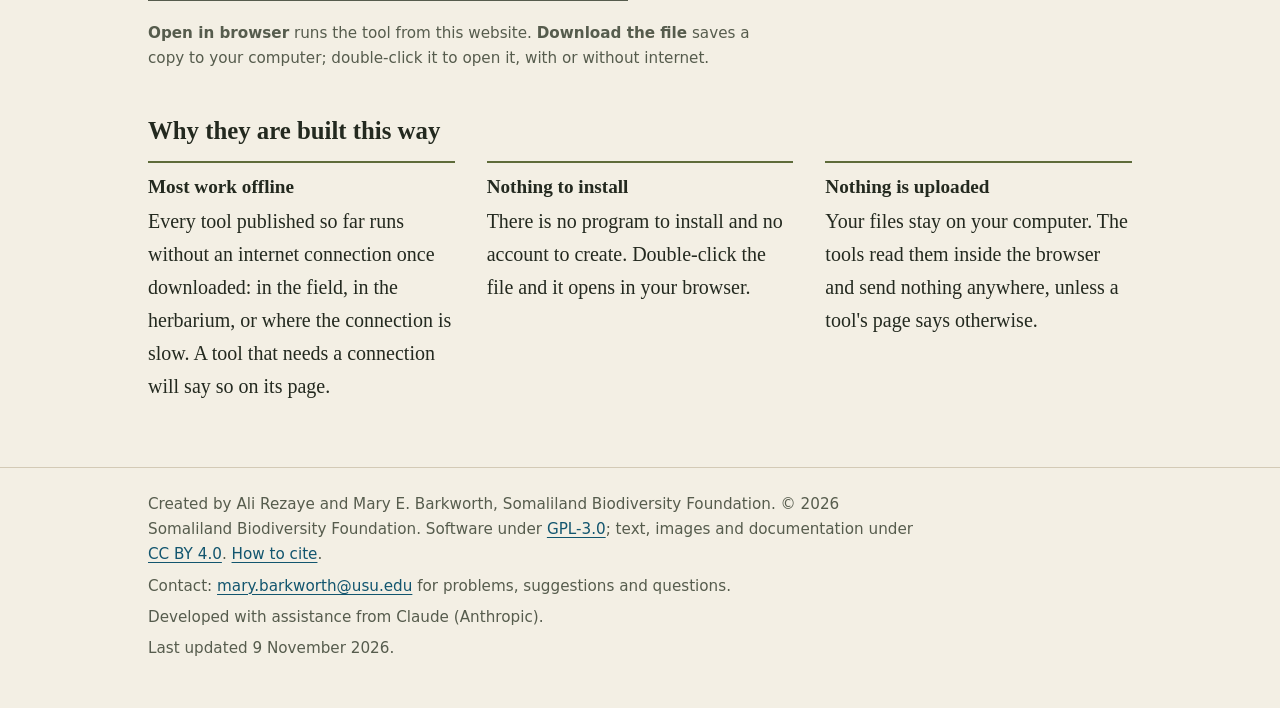
==== commit c3e9b165: "editing text on the pages." ====
--- a/index.html
+++ b/index.html
@@ -6,7 +6,7 @@
 <meta name="color-scheme" content="light dark">
 <title>Biodiversity Toolkit</title>
 <meta name="description" content="Biodiversity Toolkit: free tools for working with biodiversity data, learning its vocabulary and doing better research. Each tool is one file; most run offline.">
-<link rel="stylesheet" href="style.css">
+<link rel="stylesheet" href="style.css?v=20261110">
 <script>
 /* Day/night switch. Applies a stored choice before the page is drawn, then wires the button.
    Same script on every page. */
--- a/style.css
+++ b/style.css
@@ -145,7 +145,9 @@
 ul, ol { padding-left: 1.4rem; }
 li + li { margin-top: 0.45rem; }
 li::marker { color: var(--olive); }
-.lede { font-size: 1.2em; line-height: 1.5; color: var(--ink-soft); max-width: 34rem; margin-top: 0.9rem; }
+.lede { font-size: 1.2em; line-height: 1.5; color: var(--ink-soft); max-width: var(--measure); margin-top: 0.9rem; }
+/* The home-page description spans the full content width so the tool cards start higher. */
+main > .lede { max-width: none; }
 .meta { font-family: var(--sans); font-size: 1rem; color: var(--ink-soft); margin: 1rem 0 0; }
 .small { font-family: var(--sans); font-size: 0.95rem; color: var(--ink-soft); }
 
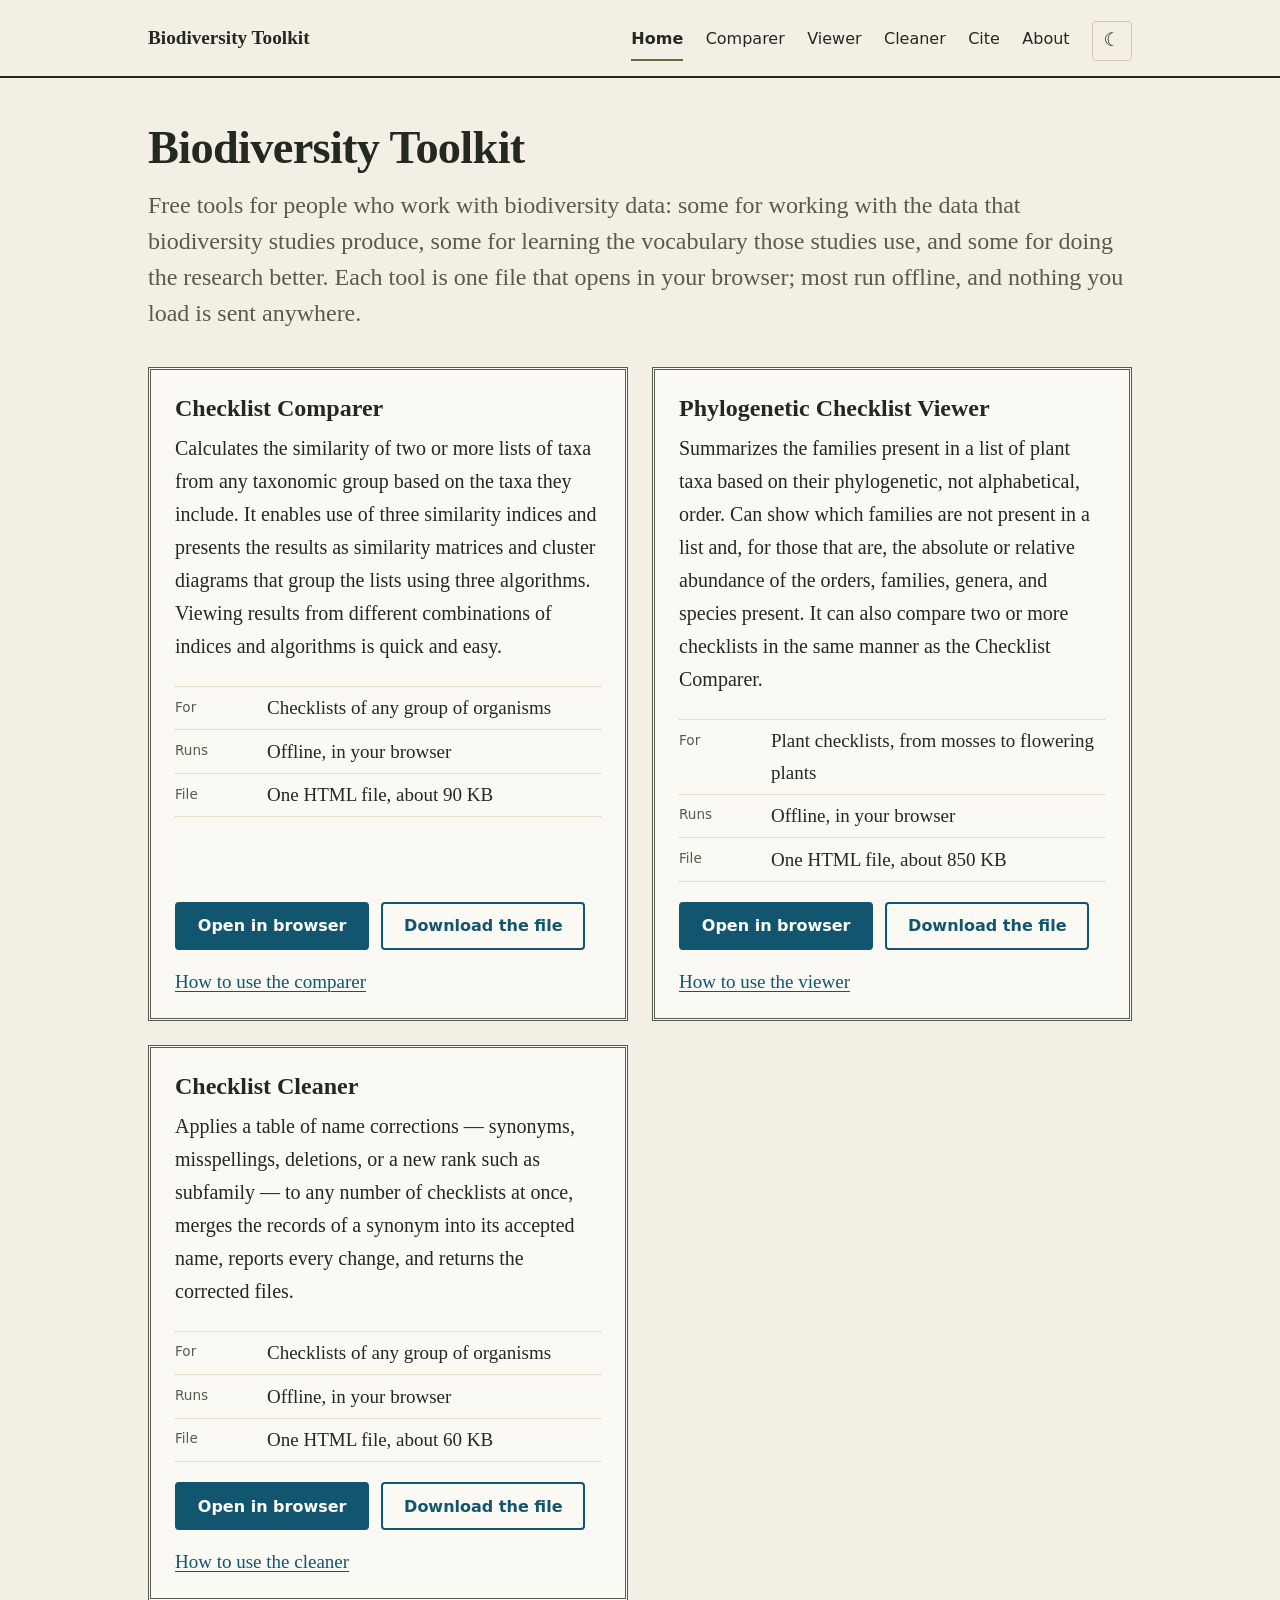
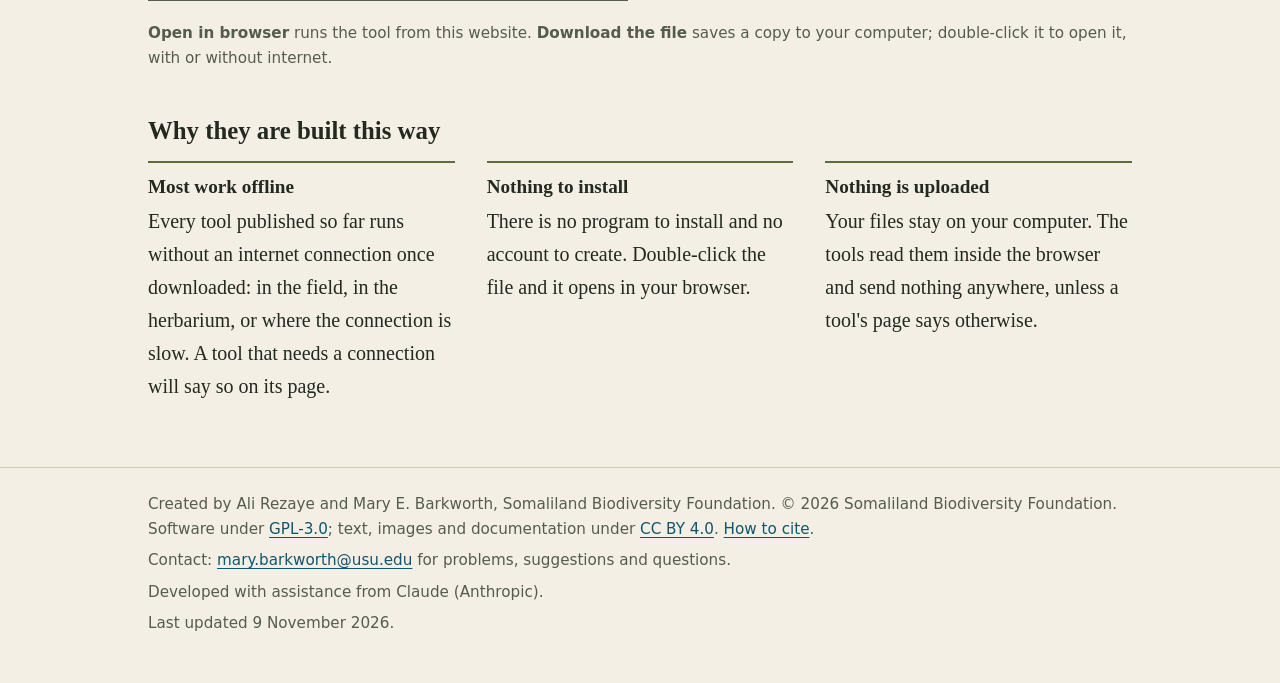
==== commit a7cd68fc: "layout fixed." ====
--- a/index.html
+++ b/index.html
@@ -6,7 +6,7 @@
 <meta name="color-scheme" content="light dark">
 <title>Biodiversity Toolkit</title>
 <meta name="description" content="Biodiversity Toolkit: free tools for working with biodiversity data, learning its vocabulary and doing better research. Each tool is one file; most run offline.">
-<link rel="stylesheet" href="style.css?v=20261110">
+<link rel="stylesheet" href="style.css?v=20261110b">
 <script>
 /* Day/night switch. Applies a stored choice before the page is drawn, then wires the button.
    Same script on every page. */
--- a/style.css
+++ b/style.css
@@ -82,7 +82,7 @@
 }
 
 .wrap { max-width: var(--wide); margin: 0 auto; padding: 0 1.25rem; }
-.prose { max-width: var(--measure); }
+.prose { max-width: none; }
 
 /* Links and focus */
 a { color: var(--ui); text-decoration-thickness: 1px; text-underline-offset: 0.18em; }
@@ -145,9 +145,7 @@
 ul, ol { padding-left: 1.4rem; }
 li + li { margin-top: 0.45rem; }
 li::marker { color: var(--olive); }
-.lede { font-size: 1.2em; line-height: 1.5; color: var(--ink-soft); max-width: var(--measure); margin-top: 0.9rem; }
-/* The home-page description spans the full content width so the tool cards start higher. */
-main > .lede { max-width: none; }
+.lede { font-size: 1.2em; line-height: 1.5; color: var(--ink-soft); max-width: none; margin-top: 0.9rem; }
 .meta { font-family: var(--sans); font-size: 1rem; color: var(--ink-soft); margin: 1rem 0 0; }
 .small { font-family: var(--sans); font-size: 0.95rem; color: var(--ink-soft); }
 
@@ -194,7 +192,7 @@
 .fields dd { margin: 0; }
 .label .actions { margin-top: auto; padding-top: 1.25rem; }
 .label .more { margin: 1rem 0 0; font-size: 0.95em; }
-.after-labels { margin-top: 1.25rem; max-width: var(--measure); }
+.after-labels { margin-top: 1.25rem; max-width: none; }
 
 .reasons {
   display: grid; gap: 1.25rem 2rem; margin-top: 1rem;
@@ -250,7 +248,7 @@
   font-family: var(--sans); font-size: 0.95rem; color: var(--ink-soft);
   padding: 1.5rem 0 2.5rem;
 }
-.site-footer p { margin: 0 0 0.4rem; max-width: 48rem; }
+.site-footer p { margin: 0 0 0.4rem; max-width: none; }
 
 @media print {
   .site-nav, .actions, .skip, .theme-toggle { display: none; }
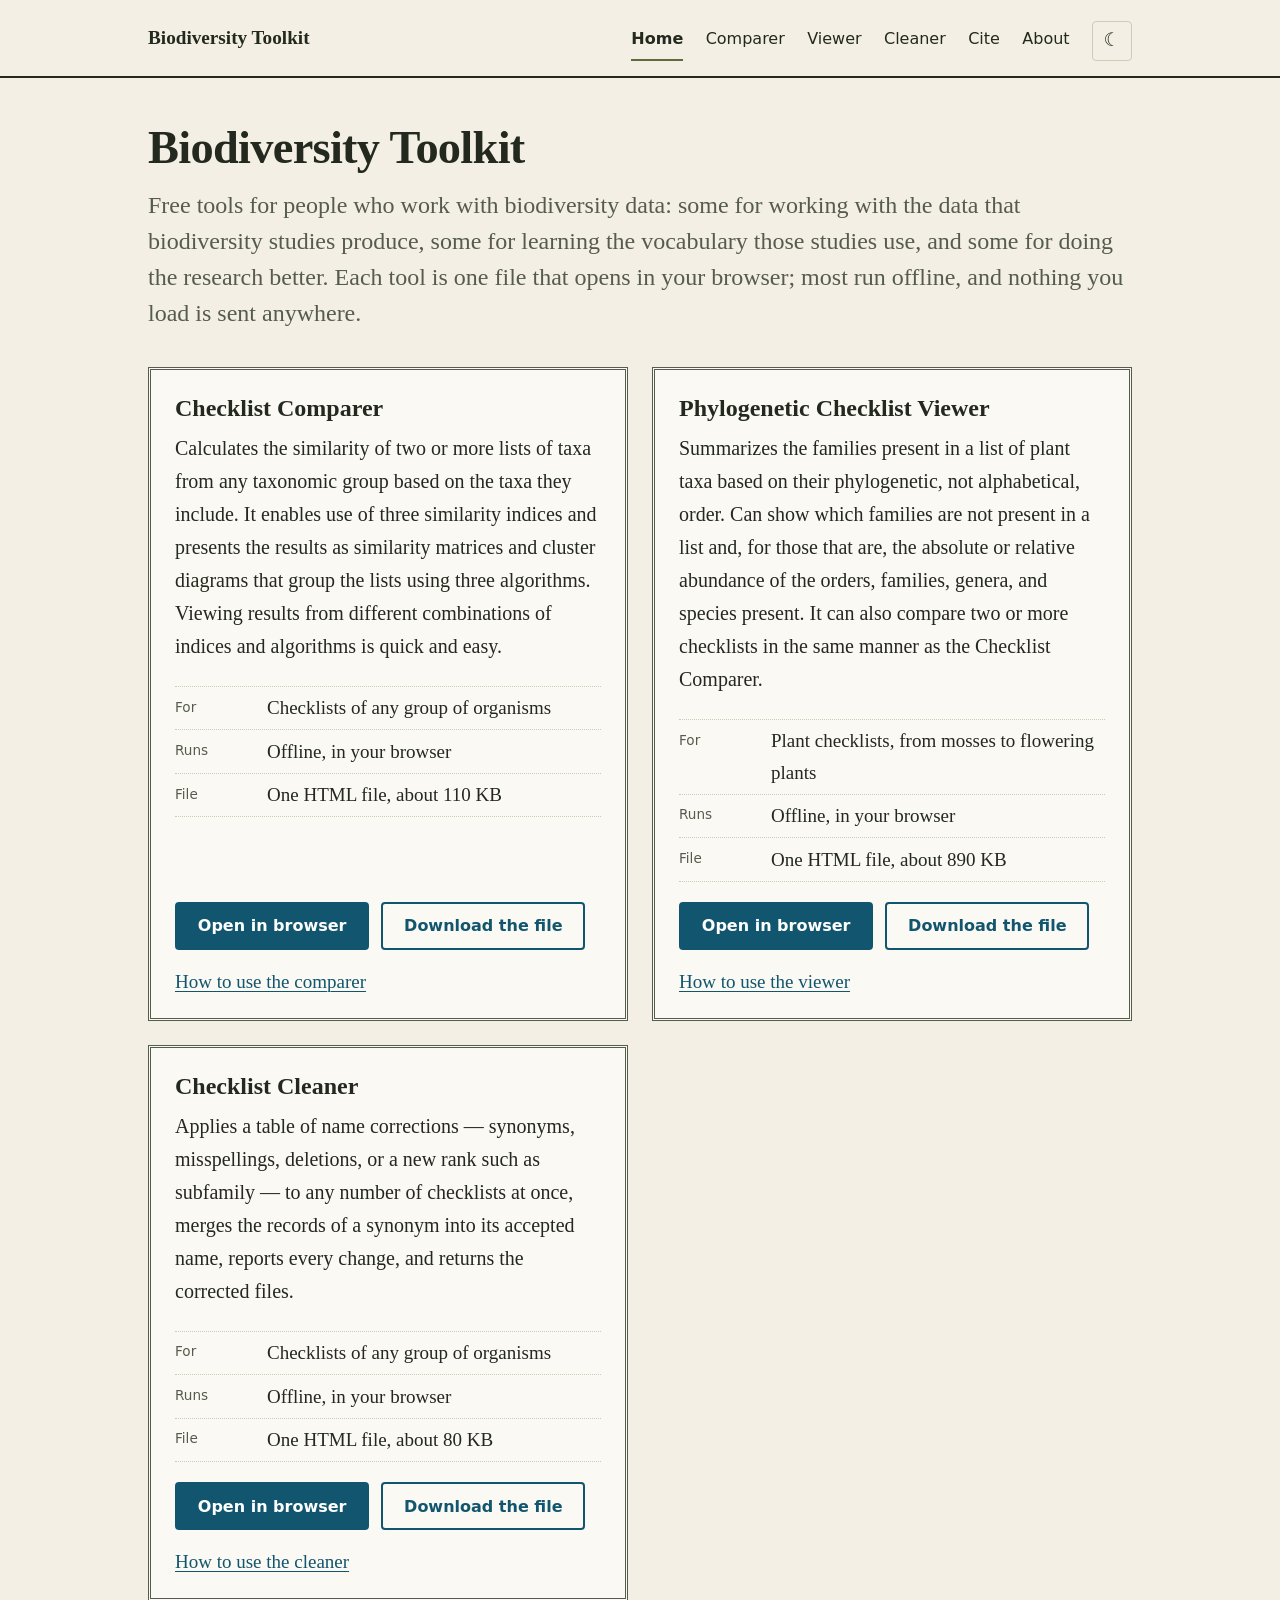
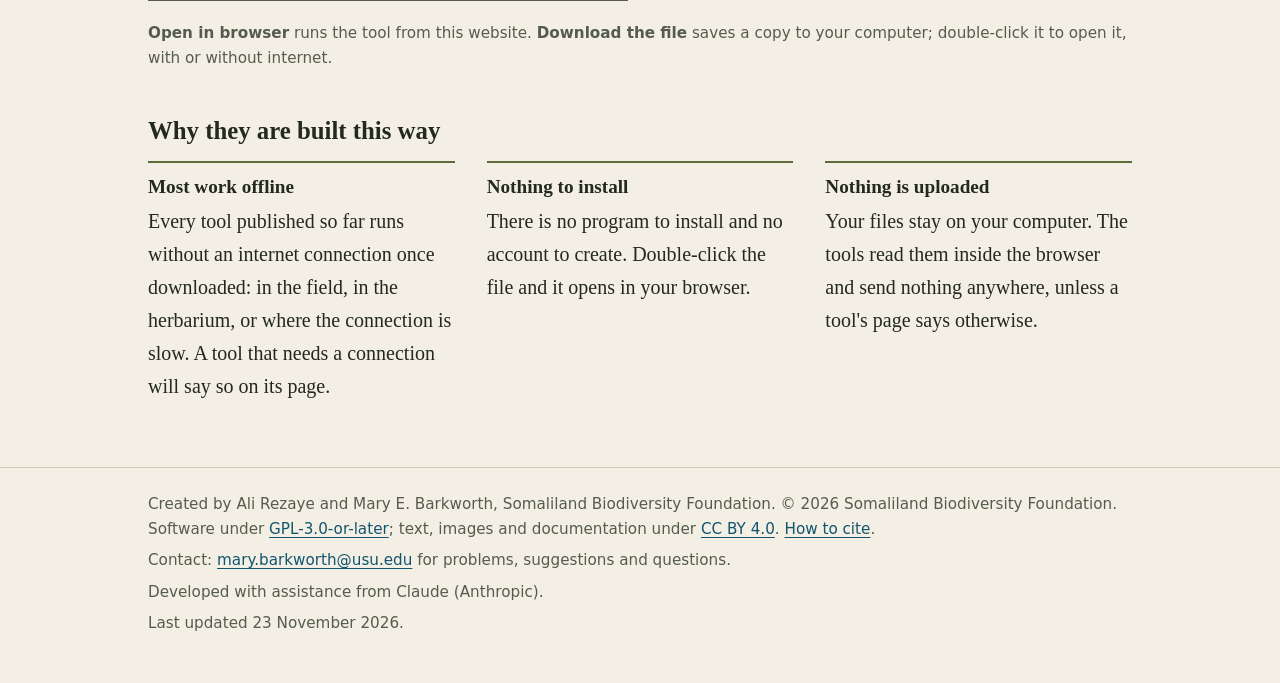
==== commit 29bd4e3c: "Viewer v50, Comparer v1.17, Cleaner v1.2" ====
--- a/index.html
+++ b/index.html
@@ -48,7 +48,7 @@
    stays off: nothing is loaded, nothing is sent and no dialog is shown. Nothing runs when the site
    is opened from a local folder. Downloads never wait for any of this. */
 (function () {
-  var COUNTER = 'https://GOATCOUNTER-CODE.goatcounter.com/count';
+  var COUNTER = 'https://biodiversity-toolkit.goatcounter.com/count';
   var LOGGER = 'APPS-SCRIPT-URL';
   var web = location.protocol === 'https:' || location.protocol === 'http:';
   var counterOn = web && /^https:\/\/[a-z0-9-]+\.goatcounter\.com\/count$/.test(COUNTER);
@@ -155,11 +155,11 @@
     <dl class="fields">
       <div><dt>For</dt><dd>Checklists of any group of organisms</dd></div>
       <div><dt>Runs</dt><dd>Offline, in your browser</dd></div>
-      <div><dt>File</dt><dd>One HTML file, <span data-size="comparer">about 90&nbsp;KB</span></dd></div>
+      <div><dt>File</dt><dd>One HTML file, <span data-size="comparer">about 110&nbsp;KB</span></dd></div>
     </dl>
     <div class="actions">
-    <a class="btn btn-open" href="tools/Checklist_comparison_tool-v1_16.html" data-tool="comparer" data-version="v1.16">Open in browser</a>
-    <a class="btn btn-download" href="tools/Checklist_comparison_tool-v1_16.html" download data-tool="comparer" data-version="v1.16">Download the file</a>
+    <a class="btn btn-open" href="tools/Checklist_comparison_tool-v1_17.html" data-tool="comparer" data-version="v1.17">Open in browser</a>
+    <a class="btn btn-download" href="tools/Checklist_comparison_tool-v1_17.html" download data-tool="comparer" data-version="v1.17">Download the file</a>
   </div>
     <p class="more"><a href="comparer.html">How to use the comparer</a></p>
   </article>
@@ -170,11 +170,11 @@
     <dl class="fields">
       <div><dt>For</dt><dd>Plant checklists, from mosses to flowering plants</dd></div>
       <div><dt>Runs</dt><dd>Offline, in your browser</dd></div>
-      <div><dt>File</dt><dd>One HTML file, <span data-size="viewer">about 850&nbsp;KB</span></dd></div>
+      <div><dt>File</dt><dd>One HTML file, <span data-size="viewer">about 890&nbsp;KB</span></dd></div>
     </dl>
     <div class="actions">
-    <a class="btn btn-open" href="tools/Phylogenetic_checklist_viewer-v49.html" data-tool="viewer" data-version="v49">Open in browser</a>
-    <a class="btn btn-download" href="tools/Phylogenetic_checklist_viewer-v49.html" download data-tool="viewer" data-version="v49">Download the file</a>
+    <a class="btn btn-open" href="tools/Phylogenetic_checklist_viewer-v50.html" data-tool="viewer" data-version="v50">Open in browser</a>
+    <a class="btn btn-download" href="tools/Phylogenetic_checklist_viewer-v50.html" download data-tool="viewer" data-version="v50">Download the file</a>
   </div>
     <p class="more"><a href="viewer.html">How to use the viewer</a></p>
   </article>
@@ -185,11 +185,11 @@
     <dl class="fields">
       <div><dt>For</dt><dd>Checklists of any group of organisms</dd></div>
       <div><dt>Runs</dt><dd>Offline, in your browser</dd></div>
-      <div><dt>File</dt><dd>One HTML file, <span data-size="cleaner">about 60&nbsp;KB</span></dd></div>
+      <div><dt>File</dt><dd>One HTML file, <span data-size="cleaner">about 80&nbsp;KB</span></dd></div>
     </dl>
     <div class="actions">
-    <a class="btn btn-open" href="tools/Checklist_cleaner-v1_1.html" data-tool="cleaner" data-version="v1.1">Open in browser</a>
-    <a class="btn btn-download" href="tools/Checklist_cleaner-v1_1.html" download data-tool="cleaner" data-version="v1.1">Download the file</a>
+    <a class="btn btn-open" href="tools/Checklist_cleaner-v1_2.html" data-tool="cleaner" data-version="v1.2">Open in browser</a>
+    <a class="btn btn-download" href="tools/Checklist_cleaner-v1_2.html" download data-tool="cleaner" data-version="v1.2">Download the file</a>
   </div>
     <p class="more"><a href="cleaner.html">How to use the cleaner</a></p>
   </article>
@@ -218,10 +218,10 @@
 
 <footer class="site-footer">
   <div class="wrap">
-    <p>Created by Ali Rezaye and Mary E. Barkworth, Somaliland Biodiversity Foundation. © 2026 Somaliland Biodiversity Foundation. Software under <a href="https://www.gnu.org/licenses/gpl-3.0.html">GPL-3.0</a>; text, images and documentation under <a href="https://creativecommons.org/licenses/by/4.0/">CC BY 4.0</a>. <a href="cite.html">How to cite</a>.</p>
+    <p>Created by Ali Rezaye and Mary E. Barkworth, Somaliland Biodiversity Foundation. © 2026 Somaliland Biodiversity Foundation. Software under <a href="https://www.gnu.org/licenses/gpl-3.0.html">GPL-3.0-or-later</a>; text, images and documentation under <a href="https://creativecommons.org/licenses/by/4.0/">CC BY 4.0</a>. <a href="cite.html">How to cite</a>.</p>
     <p>Contact: <a href="mailto:mary.barkworth@usu.edu">mary.barkworth@usu.edu</a> for problems, suggestions and questions.</p>
     <p>Developed with assistance from Claude (Anthropic).</p>
-    <p>Last updated <time datetime="2026-11-09">9 November 2026</time>.</p>
+    <p>Last updated <time datetime="2026-11-23">23 November 2026</time>.</p>
   </div>
 </footer>
 </body>
